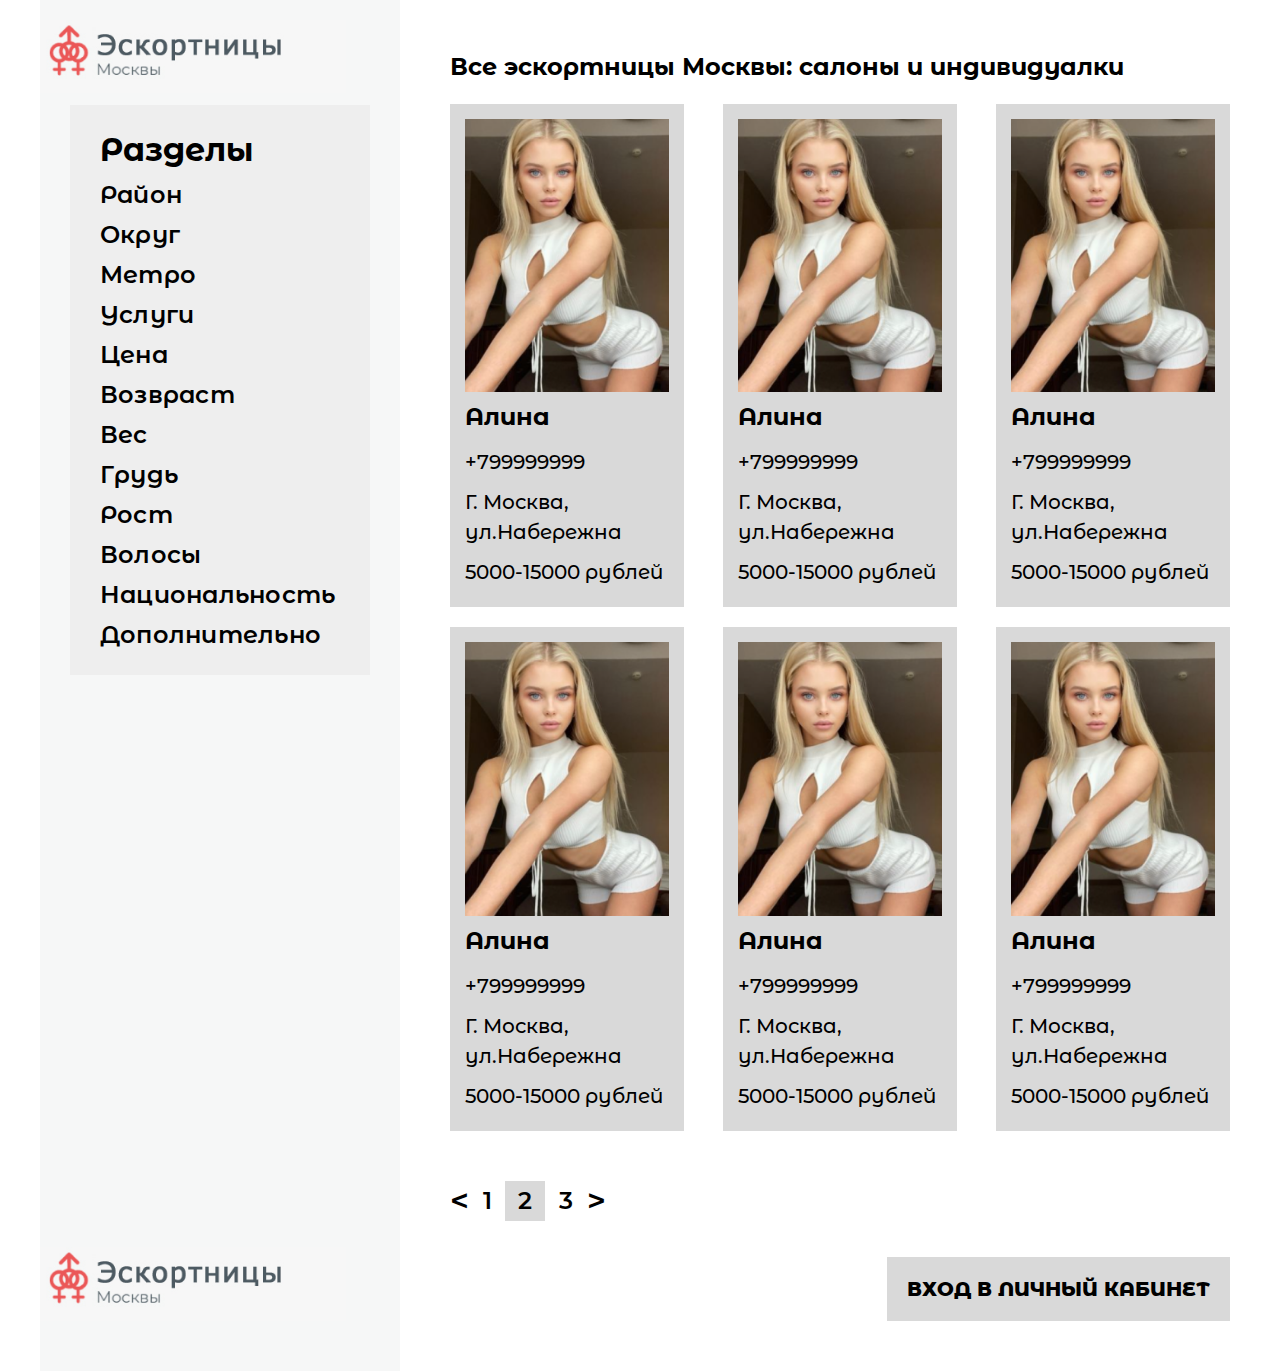
==== index.html @ a6b66b80 "Главная страница" ====
<!DOCTYPE html>
<html lang="en">
<head>
    <meta charset="UTF-8">
    <meta http-equiv="X-UA-Compatible" content="IE=edge">
    <meta name="viewport" content="width=device-width, initial-scale=1.0">
    <title>Document</title>
    <link rel="preconnect" href="https://fonts.googleapis.com">
    <link rel="preconnect" href="https://fonts.gstatic.com" crossorigin>
    <link href="https://fonts.googleapis.com/css2?family=Montserrat+Alternates:wght@300;400;500;600;700;800&display=swap"
        rel="stylesheet">
    <link rel="stylesheet" href="css/style.css">
    <script src="js/main.js" defer></script>
</head>
<body>
   <div class="container main1">
        <div class="col-3">
                    <a href="#" class="logo">
                        <img src="img/logo.png" alt="logo">
                    </a>
                    
                    <div class="panel">
                        <h4 class="panel__title title">Разделы</h4>

                        <a href="#" class="link panel__link">Район</a>
                        <a href="#" class="link panel__link">Округ</a>
                        <a href="#" class="link panel__link">Метро</a>
                        <a href="#" class="link panel__link">Услуги</a>
                        <a href="#" class="link panel__link">Цена</a>
                        <a href="#" class="link panel__link">Возвраст</a>
                        <a href="#" class="link panel__link">Вес</a>
                        <a href="#" class="link panel__link">Грудь</a>
                        <a href="#" class="link panel__link">Рост</a>
                        <a href="#" class="link panel__link">Волосы</a>
                        <a href="#" class="link panel__link">Национальность</a>
                        <a href="#" class="link panel__link">Дополнительно</a>
                    </div>
                    <!-- /.panel -->
                    <a href="#" class="logo footer__logo">
                        <img src="img/logo.png" alt="logo">
                    </a>
              
        </div> 
        <div class="col-7">
            <h2 class="header__title">Все эскортницы Москвы: салоны и индивидуалки</h2>
            <div class="catalog">
                <div class="cards block">
                    <div class="card">
                        <img src="img/girl.png" alt="girl">
                        <h4 class="title text__card">Алина</h4>
                        <p class="text__card">+799999999</p>
                        <p class="text__card">Г. Москва, ул.Набережна</p>
                        <p class="text__card">5000-15000 рублей</p>
                    </div>
                    <!-- /.card -->
                    <div class="card">
                        <img src="img/girl.png" alt="girl">
                        <h4 class="title text__card">Алина</h4>
                        <p class="text__card">+799999999</p>
                        <p class="text__card">Г. Москва, ул.Набережна</p>
                        <p class="text__card">5000-15000 рублей</p>
                    </div>
                    <!-- /.card -->
                    <div class="card">
                        <img src="img/girl.png" alt="girl">
                        <h4 class="title text__card">Алина</h4>
                        <p class="text__card">+799999999</p>
                        <p class="text__card">Г. Москва, ул.Набережна</p>
                        <p class="text__card">5000-15000 рублей</p>
                    </div>
                    <!-- /.card -->
                    <div class="card">
                        <img src="img/girl.png" alt="girl">
                        <h4 class="title text__card">Алина</h4>
                        <p class="text__card">+799999999</p>
                        <p class="text__card">Г. Москва, ул.Набережна</p>
                        <p class="text__card">5000-15000 рублей</p>
                    </div>
                    <!-- /.card -->
                    <div class="card">
                        <img src="img/girl.png" alt="girl">
                        <h4 class="title text__card">Алина</h4>
                        <p class="text__card">+799999999</p>
                        <p class="text__card">Г. Москва, ул.Набережна</p>
                        <p class="text__card">5000-15000 рублей</p>
                    </div>
                    <!-- /.card -->
                    <div class="card">
                        <img src="img/girl.png" alt="girl">
                        <h4 class="title text__card">Алина</h4>
                        <p class="text__card">+799999999</p>
                        <p class="text__card">Г. Москва, ул.Набережна</p>
                        <p class="text__card">5000-15000 рублей</p>
                    </div>
                    <!-- /.card -->
                </div>
                <!-- /.cards col-8 -->
                <div class="pagi">
                    <a href="#" class="pagi__btn"><</a>
                            <a href="#" class="pagi__num">1</a>
                            <a href="#" class="pagi__num activa__numb">2</a>
                            <a href="#" class="pagi__num">3</a>
                            <a href="#" class="pagi__btn">></a>

                </div>
                <!-- /.pagi -->
            </div>
            <!-- /.catalog -->
            <button class="btn btn__footer">ВХОД В ЛИЧНЫЙ КАБИНЕТ</button>
        </div>
   </div>

</body>
</html>
---- css/style.css ----
*{
    box-sizing: border-box;
    margin: 0;
    padding: 0;
    font-family: 'Montserrat Alternates', sans-serif;
}

.container{
    max-width: 1200px;
    width: 100%;
    margin: auto;
}
.logo > img{
    width: 85%;
}
.m-2{
    padding: 20px 0;
}
a{
    text-decoration: none;
    cursor: pointer;
    color: black;
    font-weight: 600;
    font-size: 24px;
    letter-spacing: 0.01em;
    line-height: 40px;
}
.title{
    font-weight: 700;
    font-size: 32px;
    line-height: 50px;
}
.btn{
    border: none;
    outline: none;
    cursor: pointer;
    background: #D9D9D9;
    font-weight: 800;
    font-size: 20px;
    padding: 20px;
}
.block{
    display: flex;
    justify-content: space-between;
    flex-wrap: wrap;
}
.main1{
    display: flex;
    align-items: stretch;
}
.col-3{
    padding: 20px 0;
    width: 30%;
    background: #F6F7F7;
    position: relative;
}
.col-7{
    position: relative;
    padding-top: 50px;
    padding-bottom: 20px;
    width: 65%;
    margin-left: 50px;
}


.main{
    padding-top: 50px;
    padding-bottom: 50px;
    display: flex;
    justify-content: space-around;
    align-items: flex-start;
}
.panel{
    padding: 20px 30px;
    display: flex;
    flex-direction: column;
    background: rgba(217, 217, 217, 0.3);
    margin-right: 30px;
    margin-left: 30px;
}

.card{
    display: flex;
    flex-direction: column;
    width: 30%;
    background: #D9D9D9;
    padding: 15px;
    margin-bottom: 20px;
}
.text__card{
    font-weight: 500;
    font-size: 20px;
    line-height: 30px;
    padding: 5px 0;
}
.card > h4{
    font-size: 24px;
    font-weight: 700;
    line-height: 40px;
}

.pagi{
    display: flex;
    justify-content: space-between;
    align-items: center;
    width: 20%;
    padding: 30px 0;
    margin-bottom: 100px;
}
.pagi__btn{
    font-size: 32px;
}
.activa__numb{
    display: block;
    align-items: center;
    text-align: center;
    width: 40px;
    background: #D9D9D9;
}
.footer__logo{
    position: absolute;
    bottom: 0;
    margin-bottom: 38px;
}
.header__title{
    padding-bottom: 20px;
    line-height: 34px;
}
.btn__footer{
    position: absolute;
    right: 0;
    bottom: 0;
    margin-bottom: 50px;
}
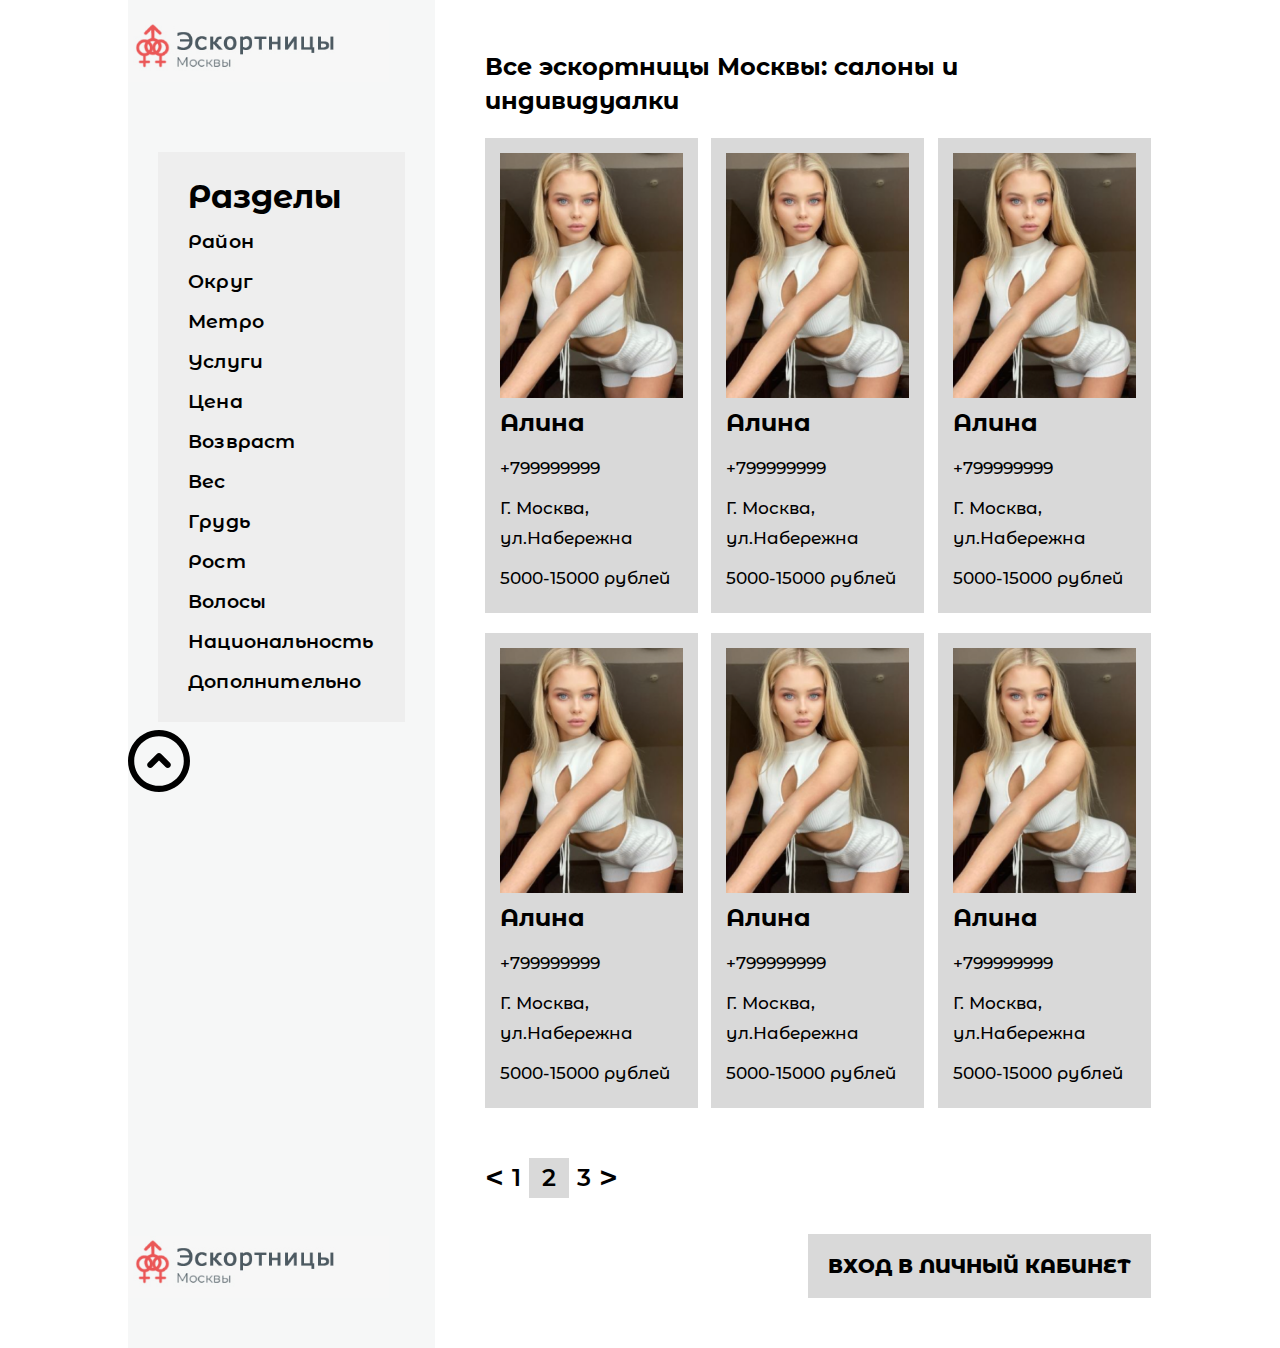
==== commit 6c76be60: "Главная страница + адаптация" ====
--- a/index.html
+++ b/index.html
@@ -18,24 +18,26 @@
                     <a href="#" class="logo">
                         <img src="img/logo.png" alt="logo">
                     </a>
-                    
-                    <div class="panel">
-                        <h4 class="panel__title title">Разделы</h4>
-
-                        <a href="#" class="link panel__link">Район</a>
-                        <a href="#" class="link panel__link">Округ</a>
-                        <a href="#" class="link panel__link">Метро</a>
-                        <a href="#" class="link panel__link">Услуги</a>
-                        <a href="#" class="link panel__link">Цена</a>
-                        <a href="#" class="link panel__link">Возвраст</a>
-                        <a href="#" class="link panel__link">Вес</a>
-                        <a href="#" class="link panel__link">Грудь</a>
-                        <a href="#" class="link panel__link">Рост</a>
-                        <a href="#" class="link panel__link">Волосы</a>
-                        <a href="#" class="link panel__link">Национальность</a>
-                        <a href="#" class="link panel__link">Дополнительно</a>
+                    <div class="panel__block">
+                        <div class="panel">
+                            <h4 class="panel__title title">Разделы</h4>
+    
+                            <a href="#" class="link panel__link">Район</a>
+                            <a href="#" class="link panel__link">Округ</a>
+                            <a href="#" class="link panel__link">Метро</a>
+                            <a href="#" class="link panel__link">Услуги</a>
+                            <a href="#" class="link panel__link">Цена</a>
+                            <a href="#" class="link panel__link">Возвраст</a>
+                            <a href="#" class="link panel__link">Вес</a>
+                            <a href="#" class="link panel__link">Грудь</a>
+                            <a href="#" class="link panel__link">Рост</a>
+                            <a href="#" class="link panel__link">Волосы</a>
+                            <a href="#" class="link panel__link">Национальность</a>
+                            <a href="#" class="link panel__link">Дополнительно</a>
+                        </div>
+                        <!-- /.panel -->
                     </div>
-                    <!-- /.panel -->
+                    <!-- /.panel__block -->
                     <a href="#" class="logo footer__logo">
                         <img src="img/logo.png" alt="logo">
                     </a>
@@ -108,7 +110,7 @@
             <!-- /.catalog -->
             <button class="btn btn__footer">ВХОД В ЛИЧНЫЙ КАБИНЕТ</button>
         </div>
+        <div class="up"></div>
    </div>
-
 </body>
 </html>--- a/css/style.css
+++ b/css/style.css
@@ -131,4 +131,143 @@
     right: 0;
     bottom: 0;
     margin-bottom: 50px;
+}
+
+.up{
+    width: 62px;
+    height: 62px;
+    position: fixed;
+    bottom: 12%;
+    left: 20%;
+    background: url("../img/up.svg") no-repeat center / cover;
+    cursor: pointer;
+}
+
+@media screen and (max-width: 1280px) {
+    .container{
+        max-width: 1024px;
+    }
+    .card{
+        width: 32%;
+    }
+    .text__card {
+        font-size: 17px;
+    }
+    .panel{
+        margin-top: 58px;
+    }
+    .panel__link{
+        font-size: 19px;
+    }
+    .up{
+        left: 10%;
+    }
+}
+
+@media screen and (max-width: 1024px) {
+    .container{
+        max-width: 768px;
+    }
+    .card{
+        width: 48%;
+    }
+    .panel{
+        margin-left: 0;
+        margin-right: 0;
+        padding: 20px 22px;
+    }
+    .pagi{
+        width: 30%;
+    }
+    .logo > img{
+        width: 100%;
+    }
+    .up{
+        left: 12%;
+    }
+}
+
+@media screen and (max-width: 768px) {
+    .container{
+        max-width: 480px;
+    }
+    .col-3{
+        position: absolute;
+        top: 0;
+        left: 0;
+        width: 100%;
+    }
+    .col-7{
+        width: 100%;
+        margin-left: 0;
+        margin-top: 100px;
+    }
+    .main1{
+        display: flex;
+        flex-wrap: wrap;
+    }
+    .logo > img{
+        width: 35%;
+        margin-top: 15px;
+    }
+    .panel__block{
+        width: 40px;
+        height: 40px;
+        background: url("../img/burger_menu.png") no-repeat center / cover;
+        position: absolute;
+        top: 0;
+        right: 0;
+        margin: 40px;
+    }
+    .panel{
+        display: none;
+    }
+    .footer__logo{
+        display: none;
+    }
+    .btn__footer{
+        right: 50%;
+        margin-right: -155px;
+    }
+    .up{
+        bottom: 1%;
+        left: 1%;
+    }
+}
+
+@media screen and (max-width:480px) {
+    .container{
+        max-width: 320px;
+    }
+    .logo > img{
+        width: 50%;
+    }
+    .header__title{
+        font-size: 18px;
+        line-height: 1.5;
+    }
+    .text__card{
+        font-size: 13px;
+        line-height: 1.5;
+    }
+    .card > h4{
+        font-size: 18px;
+        line-height: 1.5;
+    }
+    .btn__footer{
+        font-size: 18px;
+    }
+    .pagi__btn{
+        font-size: 20px;
+    }
+    .pagi__num{
+        font-size: 18px;
+    }
+    .pagi{
+        width: 40%;
+    }
+    .up{
+        width: 40px;
+        height: 40px;
+    }
 }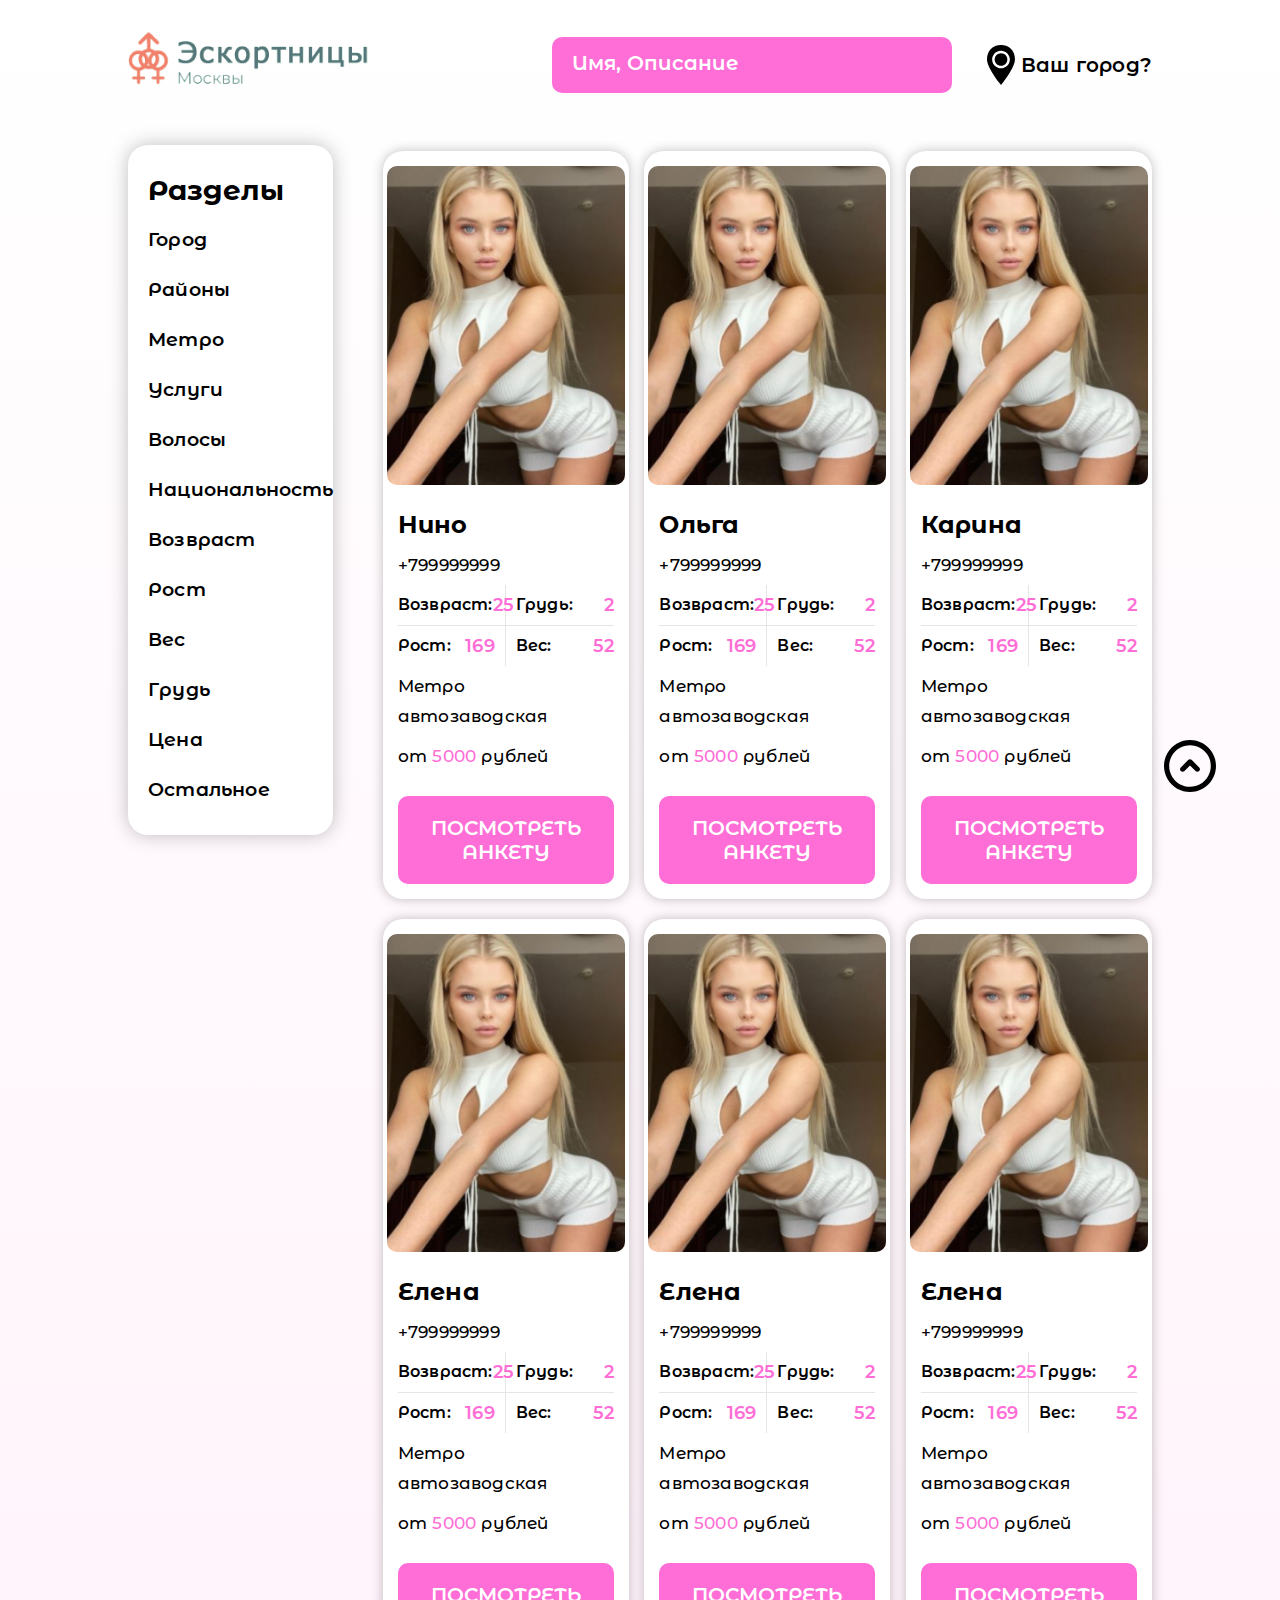
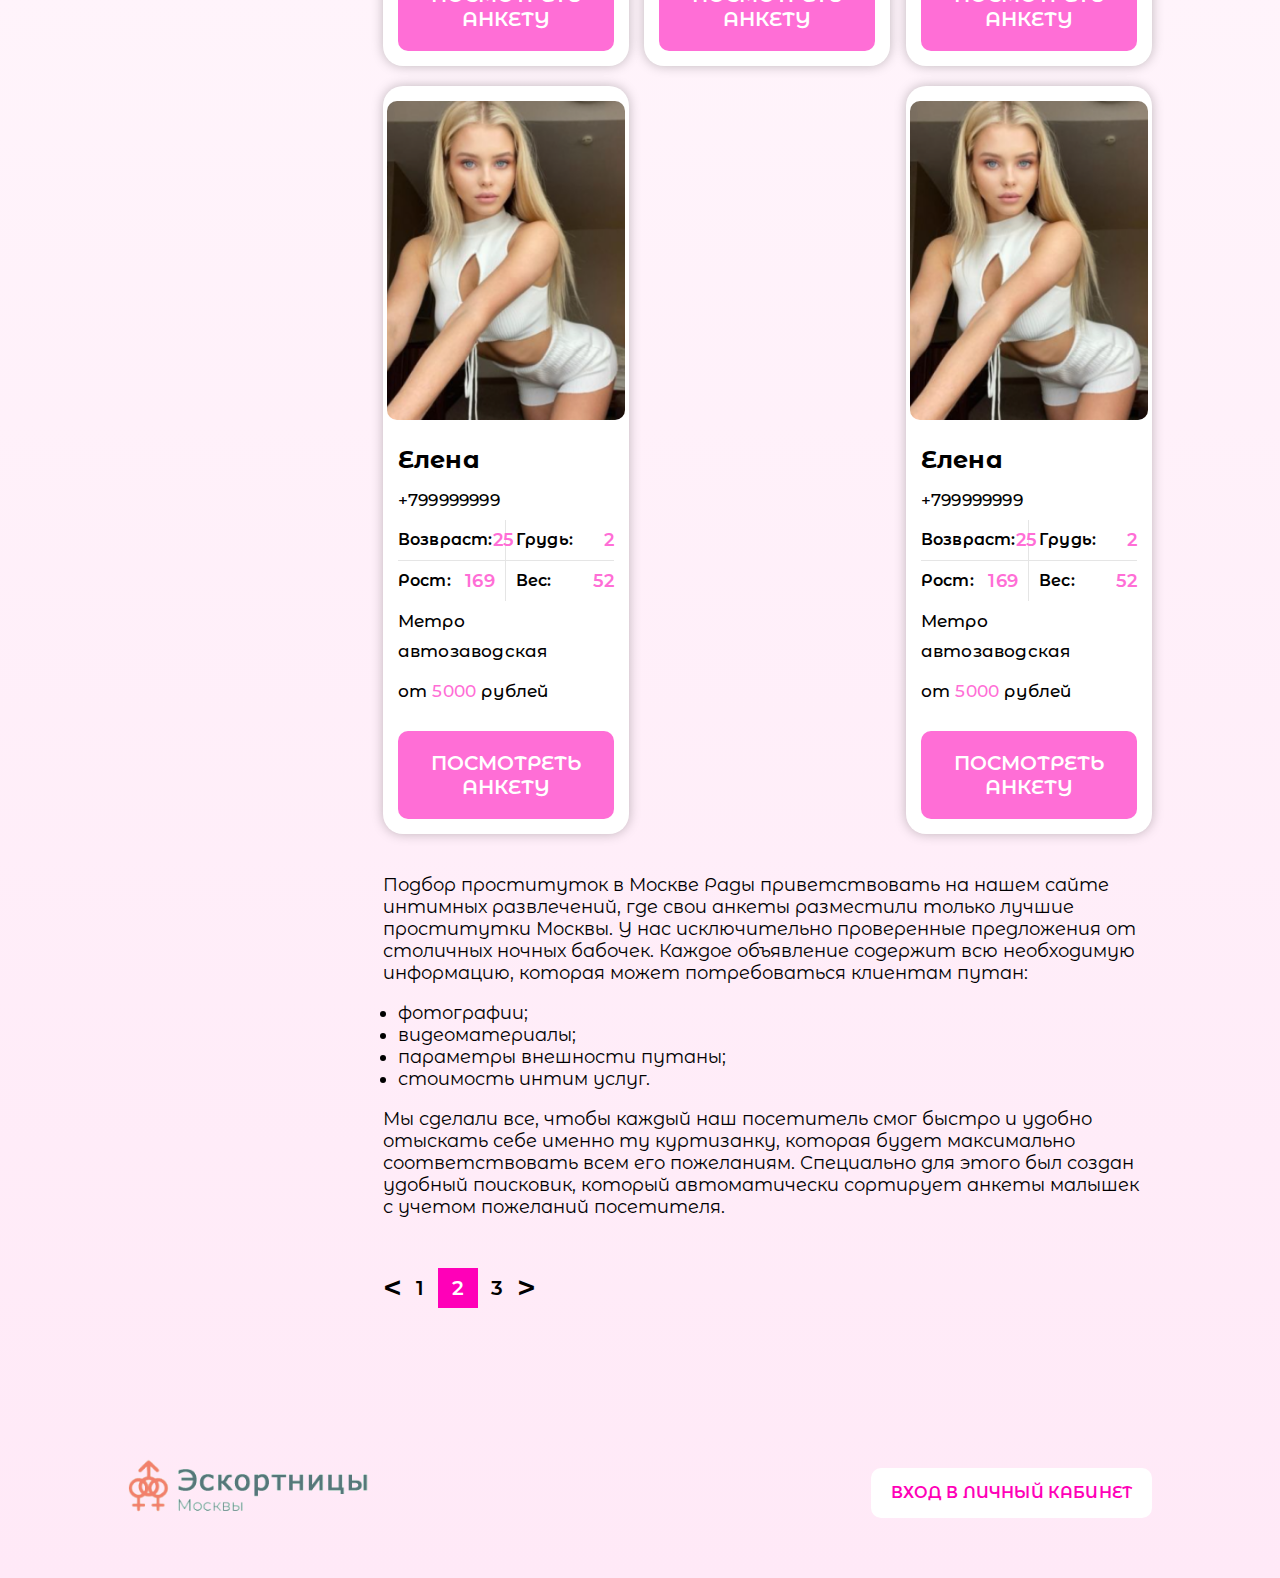
==== commit 210df712: "Add files via upload" ====
--- a/index.html
+++ b/index.html
@@ -10,93 +10,281 @@
     <link href="https://fonts.googleapis.com/css2?family=Montserrat+Alternates:wght@300;400;500;600;700;800&display=swap"
         rel="stylesheet">
     <link rel="stylesheet" href="css/style.css">
+    <script src="js/render.js" defer></script>
     <script src="js/main.js" defer></script>
 </head>
 <body>
+    <header class="header">
+        <div class="container ">
+            <div class="header__block block">
+                <a href="index.html" class="logo">
+                    <img src="img/logo.png" alt="logo">
+                </a>
+                <div class="nav">
+                    <input type="text" placeholder="Имя, Описание">
+                    <a href="#" class="link nav__link">Ваш город?</a>
+                </div>
+                <!-- /.nav -->
+            </div>
+        </div>
+        <!-- /.container -->
+    </header>
+    <!-- /.header -->
    <div class="container main1">
-        <div class="col-3">
-                    <a href="#" class="logo">
-                        <img src="img/logo.png" alt="logo">
-                    </a>
-                    <div class="panel__block">
-                        <div class="panel">
-                            <h4 class="panel__title title">Разделы</h4>
-    
-                            <a href="#" class="link panel__link">Район</a>
-                            <a href="#" class="link panel__link">Округ</a>
+        <div class="col-3">                   
+            <div class="panel__block">
+                <div class="panel">
+                    <h4 class="panel__title title">Разделы</h4>
+                    <div class="panel__box">
+                        <a href="#" class="link panel__link">Город</a>
+                        <div class="panel__list">
+                            <ul>
+                                <li>Москва</li>
+                                <li>Химки</li>
+                                <li>Раменское</li>
+                            </ul>
+                        </div>
+                        </div>
+                        <!-- города -->
+                        <div class="panel__box">
+                            <a href="#" class="link panel__link">Районы</a>
+                            <div class="panel__list">
+                                <ul>
+                                    <li>ВАО</li>
+                                    <li>ЗАО</li>
+                                    <li>Зеленоградский</li>
+                                    <li>Новомосковский</li>
+                                    <li>СВАО</li>
+                                    <li>СЗАО</li>
+                                    <li>ЮЗАО</li>
+                                </ul>
+                            </div>
+                        </div>
+                        <!-- районы -->
+                        <div class="panel__box">
                             <a href="#" class="link panel__link">Метро</a>
+                            <div class="panel__list">
+                                <ul>
+                                    <li>Авиамоторная</li>
+                                    <li>Автозаводская</li>                                        
+                                    <li>Багратионовская</li>
+                                    <li>Баковка</li>
+                                    <li>Балтийская</li>
+                                    <li>Авиамоторная</li>
+                                    <li>Автозаводская</li>
+                                    <li>Багратионовская</li>
+                                    <li>Баковка</li>
+                                    <li>Балтийская</li>
+                                    <li>Авиамоторная</li>
+                                    <li>Автозаводская</li>
+                                    <li>Багратионовская</li>
+                                    <li>Баковка</li>
+                                    <li>Балтийская</li>
+                                    <li>Авиамоторная</li>
+                                    <li>Автозаводская</li>
+                                    <li>Багратионовская</li>
+                                    <li>Баковка</li>
+                                    <li>Балтийская</li>
+                                    <li>Авиамоторная</li>
+                                    <li>Автозаводская</li>
+                                    <li>Багратионовская</li>
+                                    <li>Баковка</li>
+                                    <li>Авиамоторная</li>
+                                    <li>Автозаводская</li>
+                                    <li>Багратионовская</li>
+                                    <li>Баковка</li>
+                                    <li>Балтийская</li>
+                                    <li>Авиамоторная</li>
+                                    <li>Автозаводская</li>
+                                    <li>Багратионовская</li>
+                                    <li>Баковка</li>
+                                    <li>Балтийская</li>
+                                    <li>Авиамоторная</li>
+                                    <li>Автозаводская</li>
+                                    <li>Багратионовская</li>
+                                    <li>Баковка</li>
+                                </ul>
+                            </div>
+                        </div>
+                        <!-- метро -->
+                        <div class="panel__box">
                             <a href="#" class="link panel__link">Услуги</a>
+                            <div class="panel__list">
+                                <ul>
+                                    <li><h4>ОСНОВНЫЕ</h4></li>
+                                    <li>Классический секс</li>
+                                    <li>Анальный секс</li>
+                                    <li>Групповой секс</li>
+                                    <li>Лесби</li>
+                                    <li>Минет в презервативе</li>
+                                    <li>Минет без презерватива</li>
+                                    <li>Минет глубокий</li>
+                                    <li>Минет в авто</li>
+                                    <li>Куннилингус</li>
+                                    <li>Двойное проникновение</li>
+                                    <li>Игрушки</li>
+                                    <li>Фетиш</li>
+
+                                    <li><h4>ЭКСТРИМ</h4></li>
+                                    <li>Золотой дождь выдача</li>
+                                    <li>Золотой дождь прием</li>
+                                    <li>Страпон</li>                                        
+                                    <li>Фистинг классический</li>
+                                    <li>Фистинг анальный</li>
+                                    <li>Анилингус</li>  
+                                    <li>Бандаж</li>                                      
+                                    <li>Бдсм</li>
+                                    <li>Госпожа</li>
+                                    <li>Рабыня</li>
+                                    <li>Ролевые игры</li>
+                                    
+                                    <li><h4>ДОПОЛНИТЕЛЬНО</h4></li>
+                                    <li>Стриптиз</li>     
+                                    <li>Эротический массаж</li>   
+                                    <li>Эскорт</li>    
+                                    <li>Семейным парам</li>
+                                    <li>Копро</li>                            
+                                    <li>Окончание на лицо</li>
+                                    <li>Окончание в рот</li>
+                                    
+                                </ul>
+                            </div>
+                        </div>
+                        <!-- услуги -->
+                        <div class="panel__box">
+                            <a href="#" class="link panel__link">Волосы</a>
+                            <div class="panel__list">
+                                <ul>
+                                    <li>Блондинки</li>
+                                    <li>Брюнетки</li>
+                                    <li>Рыжие</li>
+                                    <li>Шатенки</li>
+                                    <li>Русые</li>
+                                </ul>
+                            </div>
+                        </div>
+                        <!-- волосы -->
+                        <div class="panel__box">
+                            <a href="#" class="link panel__link">Национальность</a>
+                            <div class="panel__list">
+                                <ul>
+                                    <li>Русские</li>
+                                    <li>Украинки</li>
+                                    <li>Узбечки</li>
+                                    <li>Армянки</li>
+                                    <li>Азиатки</li>
+                                    <li>Негритянки</li>
+                                </ul>
+                            </div>
+                        </div>
+                        <!-- Национальность -->
+                        <div class="panel__box">
+                            <a href="#" class="link panel__link">Возвраст</a>
+                            <div class="panel__list">
+                                <ul>
+                                    <li>Юные</li>
+                                    <li>Молодые</li>
+                                    <li>Опытные</li>
+                                    <li>Взрослые</li>
+                                    <li>Зрелые</li>
+                                    <li>Старые</li>
+                                </ul>
+                            </div>
+                        </div>
+                        <!-- Возвраст -->
+                        <div class="panel__box">
+                            <a href="#" class="link panel__link">Рост</a>
+                            <div class="panel__list">
+                                <ul>
+                                    <li>Миниатюрные</li>
+                                    <li>Среднего роста</li>
+                                    <li>Высокие</li>
+                                </ul>
+                            </div>
+                        </div>
+                        <!-- Рост -->
+                        <div class="panel__box">
+                            <a href="#" class="link panel__link">Вес</a>
+                            <div class="panel__list">
+                                <ul>
+                                    <li>Худые</li>
+                                    <li>Толстые</li>
+                                </ul>
+                            </div>
+                        </div>
+                        <!-- Вес -->
+                        <div class="panel__box">
+                            <a href="#" class="link panel__link">Грудь</a>
+                            <div class="panel__list">
+                                <ul>
+                                    <li>С большой грудью</li>
+                                    <li>С маленькой грудь</li>
+                                </ul>
+                            </div>
+                        </div>
+                        <!-- Грудь -->
+                        <div class="panel__box">
                             <a href="#" class="link panel__link">Цена</a>
-                            <a href="#" class="link panel__link">Возвраст</a>
-                            <a href="#" class="link panel__link">Вес</a>
-                            <a href="#" class="link panel__link">Грудь</a>
-                            <a href="#" class="link panel__link">Рост</a>
-                            <a href="#" class="link panel__link">Волосы</a>
-                            <a href="#" class="link panel__link">Национальность</a>
-                            <a href="#" class="link panel__link">Дополнительно</a>
-                        </div>
-                        <!-- /.panel -->
-                    </div>
-                    <!-- /.panel__block -->
-                    <a href="#" class="logo footer__logo">
-                        <img src="img/logo.png" alt="logo">
-                    </a>
-              
+                            <div class="panel__list">
+                                <ul>
+                                    <li>Дешевые</li>
+                                    <li>Недорогие</li>
+                                    <li>Дорогие</li>
+                                    <li>Элитные</li>
+                                    <li>VIP</li>
+                                    <li>Модели</li>
+                                </ul>
+                            </div>
+                        </div>
+                        <!-- Цена -->
+                        <div class="panel__box">
+                            <a href="#" class="link panel__link">Остальное</a>
+                            <div class="panel__list">
+                                <ul>
+                                    <li>Проверенные</li>
+                                    <li>На выезд</li>                                            
+                                    <li>Есть видео</li>
+                                    <li>Новые</li>
+                                    <li>В апартаментах</li>
+                                    <li>На час</li>
+                                    <li>На ночь</li>
+                                    <li>Трансы</li>
+                                    <li>Без ретуши</li>
+                                </ul>
+                            </div>
+                        </div>
+                        <!-- Остальное -->
+                        <div class="panel__close"></div>
+                </div>
+                <!-- /.panel -->
+            </div>
+            <!-- /.panel__block -->                        
         </div> 
         <div class="col-7">
-            <h2 class="header__title">Все эскортницы Москвы: салоны и индивидуалки</h2>
             <div class="catalog">
                 <div class="cards block">
-                    <div class="card">
-                        <img src="img/girl.png" alt="girl">
-                        <h4 class="title text__card">Алина</h4>
-                        <p class="text__card">+799999999</p>
-                        <p class="text__card">Г. Москва, ул.Набережна</p>
-                        <p class="text__card">5000-15000 рублей</p>
-                    </div>
-                    <!-- /.card -->
-                    <div class="card">
-                        <img src="img/girl.png" alt="girl">
-                        <h4 class="title text__card">Алина</h4>
-                        <p class="text__card">+799999999</p>
-                        <p class="text__card">Г. Москва, ул.Набережна</p>
-                        <p class="text__card">5000-15000 рублей</p>
-                    </div>
-                    <!-- /.card -->
-                    <div class="card">
-                        <img src="img/girl.png" alt="girl">
-                        <h4 class="title text__card">Алина</h4>
-                        <p class="text__card">+799999999</p>
-                        <p class="text__card">Г. Москва, ул.Набережна</p>
-                        <p class="text__card">5000-15000 рублей</p>
-                    </div>
-                    <!-- /.card -->
-                    <div class="card">
-                        <img src="img/girl.png" alt="girl">
-                        <h4 class="title text__card">Алина</h4>
-                        <p class="text__card">+799999999</p>
-                        <p class="text__card">Г. Москва, ул.Набережна</p>
-                        <p class="text__card">5000-15000 рублей</p>
-                    </div>
-                    <!-- /.card -->
-                    <div class="card">
-                        <img src="img/girl.png" alt="girl">
-                        <h4 class="title text__card">Алина</h4>
-                        <p class="text__card">+799999999</p>
-                        <p class="text__card">Г. Москва, ул.Набережна</p>
-                        <p class="text__card">5000-15000 рублей</p>
-                    </div>
-                    <!-- /.card -->
-                    <div class="card">
-                        <img src="img/girl.png" alt="girl">
-                        <h4 class="title text__card">Алина</h4>
-                        <p class="text__card">+799999999</p>
-                        <p class="text__card">Г. Москва, ул.Набережна</p>
-                        <p class="text__card">5000-15000 рублей</p>
-                    </div>
-                    <!-- /.card -->
+                    
                 </div>
                 <!-- /.cards col-8 -->
+                <div class="text">
+                    <p>Подбор проституток в Москве
+                    Рады приветствовать на нашем сайте интимных развлечений, где свои анкеты разместили только лучшие проститутки Москвы. У
+                    нас исключительно проверенные предложения от столичных ночных бабочек. Каждое объявление содержит всю необходимую
+                    информацию, которая может потребоваться клиентам путан:</p>
+                    <p>
+                        <ul>
+                            <li>фотографии;</li>
+                            <li>видеоматериалы;</li>
+                            <li>параметры внешности путаны;</li>
+                            <li>стоимость интим услуг.</li>
+                        </ul>
+                    </p>
+                    
+                    <p>
+                    Мы сделали все, чтобы каждый наш посетитель смог быстро и удобно отыскать себе именно ту куртизанку, которая будет
+                    максимально соответствовать всем его пожеланиям. Специально для этого был создан удобный поисковик, который
+                    автоматически сортирует анкеты малышек с учетом пожеланий посетителя.</p>
+                </div>
                 <div class="pagi">
                     <a href="#" class="pagi__btn"><</a>
                             <a href="#" class="pagi__num">1</a>
@@ -108,9 +296,23 @@
                 <!-- /.pagi -->
             </div>
             <!-- /.catalog -->
-            <button class="btn btn__footer">ВХОД В ЛИЧНЫЙ КАБИНЕТ</button>
+            
         </div>
-        <div class="up"></div>
+        
    </div>
+   <footer class="footer">
+    <div class="container">
+        <div class="block footer__block">
+            <a href="index.html" class="logo">
+                <img src="img/logo.png" alt="logo">
+            </a>
+            <a href="#" class="btn btn__footer">ВХОД В ЛИЧНЫЙ КАБИНЕТ</a>
+        </div>
+        <!-- /.block footer__block -->
+    </div>
+    <!-- /.container -->
+   </footer>
+   <!-- /.footer -->
+<div class="up"></div>
 </body>
 </html>--- a/css/style.css
+++ b/css/style.css
@@ -3,13 +3,18 @@
     margin: 0;
     padding: 0;
     font-family: 'Montserrat Alternates', sans-serif;
-}
-
+    
+}
+body{
+    background: linear-gradient(180deg, #FFFFFF 0%, #FFE9F7 100%);
+    box-shadow: 0px 4px 4px rgba(0, 0, 0, 0.25);
+}
 .container{
-    max-width: 1200px;
+    max-width: 1400px;
     width: 100%;
     margin: auto;
 }
+
 .logo > img{
     width: 85%;
 }
@@ -21,23 +26,40 @@
     cursor: pointer;
     color: black;
     font-weight: 600;
-    font-size: 24px;
+    font-size: 20px;
     letter-spacing: 0.01em;
     line-height: 40px;
 }
+input{
+    border:none;
+    outline: none;
+    padding: 20px 20px;
+    background: #ff6ed6;
+    border-radius: 10px;
+}
+input::placeholder{
+    font-weight: 600;
+    font-size: 20px;
+    color: #FFFFFF;
+}
 .title{
     font-weight: 700;
-    font-size: 32px;
+    font-size: 28px;
     line-height: 50px;
+}
+.color{
+    color: #ff6ed6;
 }
 .btn{
     border: none;
     outline: none;
     cursor: pointer;
-    background: #D9D9D9;
-    font-weight: 800;
+    background: #ff6ed6;
+    color: #fff;
+    font-weight: 600;
     font-size: 20px;
     padding: 20px;
+    border-radius: 10px;
 }
 .block{
     display: flex;
@@ -46,22 +68,39 @@
 }
 .main1{
     display: flex;
+    justify-content: flex-end;
     align-items: stretch;
 }
 .col-3{
     padding: 20px 0;
-    width: 30%;
-    background: #F6F7F7;
-    position: relative;
+    width: 20%;
+    
 }
 .col-7{
-    position: relative;
     padding-top: 50px;
     padding-bottom: 20px;
-    width: 65%;
+    width: 80%;
     margin-left: 50px;
 }
-
+.header__block{
+    padding-top: 30px;
+}
+.nav{
+    max-width: 600px;
+    width: 100%;
+    display: flex;
+    align-items: center;
+    justify-content: space-between;
+}
+.nav > input{
+    max-width: 400px;
+    width: 100%;
+}
+.nav__link{
+    display: flex;
+    background: url('../img/location.svg') no-repeat left;
+    padding-left: 40px;
+}
 
 .main{
     padding-top: 50px;
@@ -71,21 +110,106 @@
     align-items: flex-start;
 }
 .panel{
-    padding: 20px 30px;
+    padding: 20px 20px;
     display: flex;
     flex-direction: column;
-    background: rgba(217, 217, 217, 0.3);
-    margin-right: 30px;
-    margin-left: 30px;
+    background: rgb(255, 255, 255);
+    box-shadow: 0px 0px 19px rgba(0, 0, 0, 0.25);
+    width: 100%;
+    margin-top: 30px;
+    border-radius: 20px;
+}
+
+
+.panel__link{
+    display: flex;
+    position: relative;
+    margin: 5px 0;
+    width: 100%;
+}
+.panel__link:hover,
+.panel__link:focus{
+    cursor: pointer;
+    animation: showA .3s both;
+}
+
+.panel__box{
+    position: relative;
+    display: flex;
+}
+.panel__list{
+    display: none;
+    flex-direction: column;
+    background: #fff;
+    color: #ff6ed6;
+    padding: 20px;
+    position: absolute;
+    left: 100%;
+    top: 0;
+    width: 750px;
+    z-index: 100;
+    animation: showDiv .3s both;
+    box-shadow: 0px 0px 10px rgba(0, 0, 0, 0.2);
+}
+.open{
+    display: flex;
+    animation: showDiv .3s both;
+}
+
+@keyframes showA {
+    100% {
+        opacity: 1;
+        color: #ff6ed6;
+    }
+}
+@keyframes showDiv {
+    0%{
+        opacity: 0;
+    }
+    100% {
+        opacity: 1;
+    }
+}
+
+
+
+.panel__list > ul {
+    display: flex;
+    flex-wrap: wrap;
+    list-style: none;
+    font-weight: 500;
+    font-size: 20px;
+    max-height: 400px;
+    line-height: 50px;
+    overflow-y: auto;
+}
+.panel__list>ul > li{
+    width: 45%;
+}
+.info__slide{
+    width: 457px;
+    height: 598px;
 }
 
 .card{
     display: flex;
     flex-direction: column;
-    width: 30%;
-    background: #D9D9D9;
+    width: 32%;
+    background: #fff;
     padding: 15px;
     margin-bottom: 20px;
+    box-shadow: 0px 0px 12px rgba(0, 0, 0, 0.25);
+    border-radius: 20px;
+}
+
+.girl{
+    width: 238px;
+    border-radius: 10px;
+}
+
+.slide{
+    display: flex;
+    justify-content: center;
 }
 .text__card{
     font-weight: 500;
@@ -96,9 +220,40 @@
 .card > h4{
     font-size: 24px;
     font-weight: 700;
-    line-height: 40px;
-}
-
+    margin-top: 20px;
+}
+.text__table{
+    width: 100%;
+    display: flex;
+    flex-wrap: wrap;
+}
+.text__row{
+    display: flex;
+    justify-content: space-between;
+    width: 50%;
+}
+.text__row:nth-child(odd){
+    border-right: 1px solid rgba(0, 0, 0, .1); 
+    padding-right: 10px;
+}
+.text__row:nth-child(even){
+    padding-left: 10px;
+}
+.text__row:nth-child(3){
+    border-top: 1px solid rgba(0, 0, 0, .1);        
+}
+.text__row:nth-child(4) {
+    border-top: 1px solid rgba(0, 0, 0, .1);
+}
+.text__row > p{
+    font-size: 16px;
+}
+.text__row > span {
+    font-size: 18px;    
+}
+.text__btn{
+    margin-top: 20px;
+}
 .pagi{
     display: flex;
     justify-content: space-between;
@@ -115,32 +270,165 @@
     align-items: center;
     text-align: center;
     width: 40px;
-    background: #D9D9D9;
-}
-.footer__logo{
-    position: absolute;
-    bottom: 0;
-    margin-bottom: 38px;
-}
-.header__title{
-    padding-bottom: 20px;
-    line-height: 34px;
-}
+    background: rgb(255, 0, 184);
+    color: #fff;
+}
+
+.footer{
+    position: relative;
+    width: 100%;
+    z-index: 100;
+}
+
+.footer__logo > img{
+    width: 400px;
+}
+.footer__block{
+    padding-bottom: 50px;
+    align-items: center;
+}
+
 .btn__footer{
-    position: absolute;
-    right: 0;
-    bottom: 0;
-    margin-bottom: 50px;
+    display: flex;
+    justify-content: center;
+    align-items: center;
+    height: 50px;
+    font-size: 16px;
+    background-color: #fff;
+    color: rgb(255, 0, 184);
 }
 
 .up{
-    width: 62px;
-    height: 62px;
+    width: 52px;
+    height: 52px;
     position: fixed;
     bottom: 12%;
-    left: 20%;
+    right: 5%;
     background: url("../img/up.svg") no-repeat center / cover;
     cursor: pointer;
+    z-index: 1000;
+}
+.text{
+    margin: 20px 0;
+    display: flex;
+    flex-direction: column;
+    align-items: baseline;
+    font-size: 18px;
+}
+.text > ul{
+    padding: 1% 1% 1% 2%;
+    margin: 10px 0;
+}
+
+.btn__back{
+    width: 90%;
+    display: flex;
+    justify-content: center;
+    margin: auto;
+    margin-top: 33px;
+    transition: background-color 0.2s;
+}
+
+.btn__back:hover{
+    background-color: #a8a8a8;
+}
+
+.info{
+    display: flex;
+    align-items: center;
+    margin-top: 36px;
+}
+
+
+.info__img{
+    width: 100%;
+    height: 100%;
+}
+
+.info__content{
+    max-width: 50%;
+    margin-left: 40px;
+}
+
+.info__content__block:not(:last-child){
+    margin-bottom: 14px;
+}
+
+.info__content__title{
+    font-size: 24px;
+    margin-bottom: 10px;
+}
+
+.info__content__text{
+    font-size: 20px;
+    font-weight: 500;
+}
+
+
+.info__title{
+    font-size: 24px;
+    margin-top: 21px;
+    margin-bottom: 40px;
+}
+
+.parameters{
+    display: flex;
+    justify-content: space-between;
+    align-items: baseline;
+    flex-wrap: wrap;
+    font-weight: 500;
+}
+
+.parameters__block{
+    display: flex;
+    flex-direction: column;
+    justify-content: space-between;
+    align-items: flex-start;
+}
+.parameters__block:not(:last-child){
+    margin-bottom: 12px;
+}
+
+.parameters__name{
+    font-size: 20px;
+    margin-bottom: 10px;
+}
+
+.parameters__info{
+    font-size: 20px;
+    max-width: 368px;
+    text-align: right;
+    font-weight: bold;
+}
+
+.about{
+    margin-top: 40px;
+}
+
+.about__title{
+    font-size: 24px;
+    margin-bottom: 20px;
+}
+
+.about__text{
+    font-size: 20px;
+    font-weight: 500px;
+}
+
+.map{
+    width: 100%;
+    height: 400px;
+    margin-bottom: 120px;
+}
+.panel__close {
+    width: 20px;
+    height: 20px;
+    background: url("../img/close.svg") no-repeat center / cover;
+    position: fixed;
+    top: 0;
+    right: 0;
+    margin: 35px;
+    display: none;
 }
 
 @media screen and (max-width: 1280px) {
@@ -154,13 +442,13 @@
         font-size: 17px;
     }
     .panel{
-        margin-top: 58px;
+        margin-top: 24px;
     }
     .panel__link{
         font-size: 19px;
     }
     .up{
-        left: 10%;
+        right: 5%;
     }
 }
 
@@ -170,6 +458,9 @@
     }
     .card{
         width: 48%;
+    }
+    .col-7{
+        padding-top: 20px;
     }
     .panel{
         margin-left: 0;
@@ -182,8 +473,17 @@
     .logo > img{
         width: 100%;
     }
+    .info {
+        margin-top: 20px;
+    }
+    .btn__back{
+        margin-top: 43px;
+    }
     .up{
-        left: 12%;
+        right: 5%;
+    }
+    .panel__list>ul>li {
+        width: 100%;
     }
 }
 
@@ -200,7 +500,7 @@
     .col-7{
         width: 100%;
         margin-left: 0;
-        margin-top: 100px;
+        margin-top: 130px;
     }
     .main1{
         display: flex;
@@ -210,7 +510,7 @@
         width: 35%;
         margin-top: 15px;
     }
-    .panel__block{
+    .panel__block {
         width: 40px;
         height: 40px;
         background: url("../img/burger_menu.png") no-repeat center / cover;
@@ -219,8 +519,27 @@
         right: 0;
         margin: 40px;
     }
-    .panel{
-        display: none;
+
+    .panel {
+        position: fixed;
+        left: 0;
+        top: 0;
+        margin: auto;
+        width: 100%;
+        background: #fff;
+        z-index: 5;
+        transform: translateY(-100%);
+        transition: transform 0.3s;
+        overflow: scroll;
+        max-height: 100vh;
+    }
+
+    .panel-open {
+        transform: translateY(0);
+    }
+
+    .panel__close {
+        display: block;
     }
     .footer__logo{
         display: none;
@@ -231,7 +550,28 @@
     }
     .up{
         bottom: 1%;
-        left: 1%;
+        right: 1%;
+    }
+    
+
+    .panel__list {
+        left: 0;
+        max-width: 280px;
+        position: static;
+    }
+
+    .panel__box {
+        flex-direction: column;
+    }
+    .btn{
+        font-size: 16px!important;
+    }
+    .btn__back{
+        padding: 0;
+        margin-top: 0;
+    }
+    .header__title{
+        margin-top: 15px;
     }
 }
 
@@ -240,8 +580,9 @@
         max-width: 320px;
     }
     .logo > img{
-        width: 50%;
-    }
+        width: 60%;
+    }
+    
     .header__title{
         font-size: 18px;
         line-height: 1.5;
@@ -267,7 +608,41 @@
         width: 40%;
     }
     .up{
-        width: 40px;
-        height: 40px;
+        width: 30px;
+        height: 30px;
+    }
+    .parameters__info{
+        text-align: left;
+    }
+    .info{
+        flex-wrap: wrap;
+        margin-top: 10px;
+    }
+    .info__slide{
+        width: 100%;
+        height: 100%;
+    }
+    .info__slider{
+        width: 100%;
+    }
+    .parameters__block{ 
+        flex-direction: column;
+    }
+    .info__content{
+        margin-left: 0;
+    }
+    .info__title{
+        font-size: 20px;
+        margin-bottom: 10px;
+    }
+    h2{
+        font-size: 20px!important;
+    }
+    span{
+        font-size: 16px!important;
+    }
+    .text{
+        font-size: 14px;
+        line-height: 1.5;
     }
 }